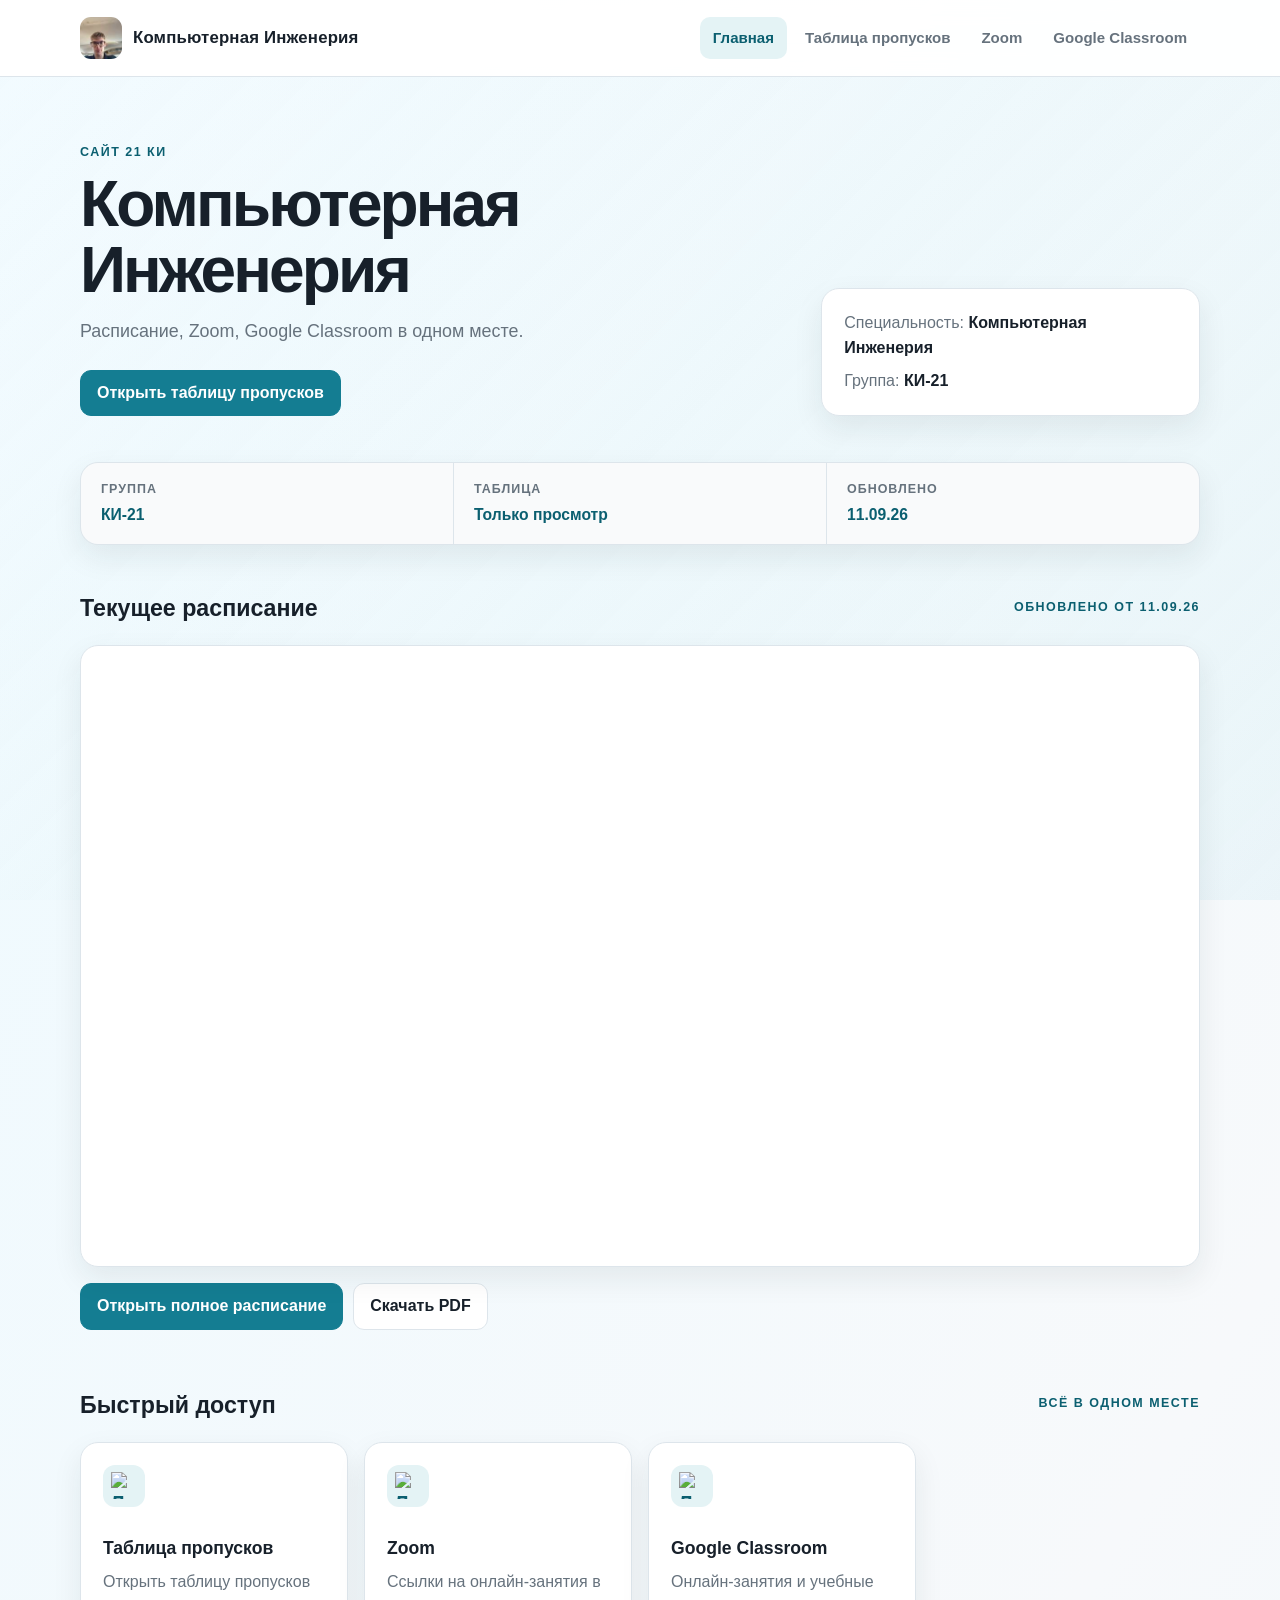
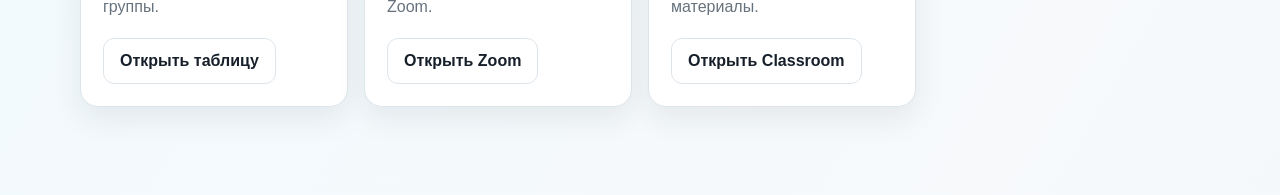
==== index.html @ 1d58f7ff "Add files via upload" ====
<!DOCTYPE html>
<html lang="ru">
<head>
	<meta charset="UTF-8">
	<meta name="viewport" content="width=device-width, initial-scale=1.0">
	<meta name="description" content="Чисто для своих.">
	<title>Компьютерная Инженерия 21 группа</title>
	<link rel="stylesheet" href="css/style.css">
	<script src="js/main.js" defer></script>
</head>
<body data-page="home">
	<header class="site-header">
		<div class="container header-inner">
			<a class="brand" href="index.html"><img class="brand-logo" src="assets/logo.jpg" alt="Логотип Компьютерной Инженерии"><span data-portal-name>Компьютерная Инженерия</span></a>
			<button class="menu-toggle" type="button" aria-expanded="false" aria-controls="site-nav">Меню</button>
			<nav id="site-nav" class="site-nav" aria-label="Main navigation">
				<a href="index.html" data-nav="home">Главная</a>
				<a href="schedule.html" data-nav="schedule">Таблица пропусков</a>
				<a href="zoom.html" data-nav="zoom">Zoom</a>
				<a href="classroom.html" data-nav="classroom">Google Classroom</a>
			</nav>
		</div>
	</header>

	<main class="container page-content">
		<section class="hero">
			<div>
				<p class="eyebrow">Сайт 21 КИ</p>
				<h1 data-portal-name>Главная</h1>
				<p class="hero-copy">Расписание, Zoom, Google Classroom в одном месте.</p>
				<div class="hero-actions">
					<a class="button button-primary" href="schedule.html">Открыть таблицу пропусков</a>
				</div>
			</div>
			<div class="identity-card">
				<p>Специальность: <strong data-specialty>Компьютерная Инженерия</strong></p>
				<p>Группа: <strong data-group>КИ-21</strong></p>
			</div>
		</section>

		<section class="status-strip" aria-label="Статус портала">
			<div><span class="status-label">Группа</span><strong data-group>КИ-21</strong></div>
			<div><span class="status-label">Таблица</span><strong>Только просмотр</strong></div>
			<div><span class="status-label">Обновлено</span><strong>11.09.26</strong></div>
		</section>

		<section aria-labelledby="schedule-title">
			<div class="section-heading"><h2 id="schedule-title">Текущее расписание</h2><span class="eyebrow">Обновлено от 11.09.26</span></div>
			<div class="schedule-panel"><iframe src="assets/schedule.pdf" title="Текущее расписание занятий" loading="lazy"></iframe></div>
			<div class="panel-actions">
				<a class="button button-primary" href="assets/schedule.pdf" target="_blank" rel="noopener noreferrer">Открыть полное расписание</a>
				<a class="button" href="assets/schedule.pdf" download>Скачать PDF</a>
			</div>
		</section>

		<section class="quick-access" aria-labelledby="quick-title">
			<div class="section-heading"><h2 id="quick-title">Быстрый доступ</h2><span class="eyebrow">Всё в одном месте</span></div>
			<div id="quick-links" class="quick-grid"></div>
		</section>
	</main>

</body>
</html>
---- css/style.css ----
:root {
    --ink: #17202a;
    --muted: #66727d;
    --paper: #f7f9fb;
    --surface: #ffffff;
    --line: #dde5eb;
    --accent: #147d92;
    --accent-dark: #0b5f70;
    --accent-soft: #e4f3f5;
    --shadow: 0 12px 30px rgba(23, 32, 42, 0.08);
    --radius: 18px;
}

* { box-sizing: border-box; }
html { scroll-behavior: smooth; }
body { position: relative; isolation: isolate; margin: 0; min-width: 320px; background: linear-gradient(120deg, #eefaff, #f7f9fb, #e5f5fb, #f7fbff); background-size: 260% 260%; color: var(--ink); font-family: "Segoe UI", Arial, sans-serif; line-height: 1.55; animation: blue-background-flow 9s ease-in-out infinite alternate; }
body::before { position: fixed; inset: 0; z-index: -1; background: linear-gradient(135deg, rgba(255, 255, 255, .28), rgba(140, 213, 231, .12), rgba(255, 255, 255, .24)); background-size: 220% 220%; content: ""; animation: blue-light-flow 7s ease-in-out infinite alternate; pointer-events: none; }
a { color: inherit; text-decoration: none; }
button, a { -webkit-tap-highlight-color: transparent; }
.container { width: min(1120px, calc(100% - 40px)); margin: 0 auto; }
.site-header { position: sticky; top: 0; z-index: 10; background: rgba(255, 255, 255, 0.94); border-bottom: 1px solid var(--line); backdrop-filter: blur(14px); }
.header-inner { min-height: 76px; display: flex; align-items: center; justify-content: space-between; gap: 24px; }
.brand { display: inline-flex; align-items: center; gap: 11px; font-size: 1.05rem; font-weight: 800; letter-spacing: .01em; }
.brand-logo { display: block; width: 42px; height: 42px; border-radius: 11px; object-fit: cover; background: var(--accent-soft); }
.site-nav { display: flex; align-items: center; gap: 5px; }
.site-nav a { padding: 9px 13px; border-radius: 10px; color: var(--muted); font-size: .94rem; font-weight: 650; transition: background .2s ease, color .2s ease, transform .2s ease; }
.site-nav a:hover, .site-nav a.active { background: var(--accent-soft); color: var(--accent-dark); }
.site-nav a:hover { transform: translateY(-1px); }
.menu-toggle { display: none; border: 1px solid var(--line); border-radius: 10px; padding: 8px 11px; background: var(--surface); color: var(--ink); font: inherit; cursor: pointer; }
.page-content { min-height: calc(100vh - 150px); padding: 66px 0 88px; }
.hero { display: grid; grid-template-columns: 1.3fr .7fr; align-items: end; gap: 38px; padding-bottom: 46px; }
.eyebrow { margin: 0 0 10px; color: var(--accent-dark); font-size: .78rem; font-weight: 800; letter-spacing: .12em; text-transform: uppercase; }
h1, h2, h3, p { margin-top: 0; }
h1 { max-width: 750px; margin-bottom: 15px; font-size: clamp(2.35rem, 5vw, 4.5rem); line-height: 1.02; letter-spacing: -.045em; }
.page-heading { max-width: 720px; margin-bottom: 34px; }
.page-heading h1 { font-size: clamp(2.4rem, 5vw, 4rem); }
.hero-copy { max-width: 620px; color: var(--muted); font-size: 1.12rem; }
.hero-actions { display: flex; flex-wrap: wrap; gap: 10px; margin-top: 24px; }
.identity-card { padding: 22px; border: 1px solid var(--line); border-radius: var(--radius); background: var(--surface); box-shadow: var(--shadow); }
.identity-card p { margin: 0 0 8px; color: var(--muted); }
.identity-card p:last-child { margin-bottom: 0; }
.identity-card strong { color: var(--ink); }
.status-strip { display: grid; grid-template-columns: repeat(3, 1fr); gap: 1px; margin: 0 0 46px; overflow: hidden; border: 1px solid var(--line); border-radius: var(--radius); background: var(--line); box-shadow: var(--shadow); }
.status-strip > div { display: flex; flex-direction: column; gap: 3px; padding: 17px 20px; background: rgba(255, 255, 255, .82); }
.status-label { color: var(--muted); font-size: .78rem; font-weight: 700; letter-spacing: .08em; text-transform: uppercase; }
.status-strip strong { color: var(--accent-dark); font-size: .98rem; }
.section-heading { display: flex; align-items: end; justify-content: space-between; gap: 20px; margin-bottom: 18px; }
.section-heading h2 { margin: 0; font-size: 1.45rem; }
.schedule-panel, .viewer-panel { overflow: hidden; border: 1px solid var(--line); border-radius: var(--radius); background: var(--surface); box-shadow: var(--shadow); }
.schedule-panel iframe { display: block; width: 100%; height: 620px; border: 0; }
.panel-actions { display: flex; flex-wrap: wrap; gap: 10px; margin-top: 16px; }
.button { display: inline-flex; align-items: center; justify-content: center; min-height: 43px; padding: 10px 16px; border: 1px solid var(--line); border-radius: 11px; background: var(--surface); color: var(--ink); font-weight: 750; transition: transform .2s ease, background .2s ease, border-color .2s ease; }
.button:hover { transform: translateY(-2px); border-color: var(--accent); }
.button-primary { border-color: var(--accent); background: var(--accent); color: white; }
.button-primary:hover { background: var(--accent-dark); }
.quick-access { margin-top: 58px; }
.quick-grid, .resource-grid { display: grid; grid-template-columns: repeat(4, 1fr); gap: 16px; }
.resource-grid { grid-template-columns: repeat(3, 1fr); }
.quick-card, .resource-card { display: flex; min-height: 220px; flex-direction: column; align-items: flex-start; padding: 22px; border: 1px solid var(--line); border-radius: var(--radius); background: var(--surface); box-shadow: var(--shadow); transition: transform .22s ease, box-shadow .22s ease; }
.quick-card:hover, .resource-card:hover { transform: translateY(-5px); box-shadow: 0 18px 35px rgba(23, 32, 42, 0.12); }
.card-icon { display: grid; width: 42px; height: 42px; place-items: center; margin-bottom: 28px; border-radius: 12px; background: var(--accent-soft); color: var(--accent-dark); font-size: 1.25rem; font-weight: 800; }
.card-logo { display: block; width: 27px; height: 27px; object-fit: contain; }
.quick-card h3, .resource-card h2 { margin-bottom: 8px; font-size: 1.1rem; }
.quick-card p, .resource-card p { flex: 1; margin-bottom: 18px; color: var(--muted); }
.resource-card { min-height: 250px; }
.resource-card .button { margin-top: auto; }
.resource-card .meta { flex: initial; margin-bottom: 8px; color: var(--accent-dark); font-size: .9rem; font-weight: 700; }
.empty-state { grid-column: 1 / -1; padding: 28px; border: 1px dashed var(--line); border-radius: var(--radius); color: var(--muted); text-align: center; background: var(--surface); }
.viewer-toolbar { display: flex; align-items: center; gap: 8px; padding: 12px 16px; border-bottom: 1px solid var(--line); color: var(--muted); font-size: .9rem; }
.status-dot { width: 8px; height: 8px; border-radius: 50%; background: #48a868; }
.viewer-panel iframe { display: block; width: 100%; height: min(760px, 72vh); min-height: 520px; border: 0; }
.fallback { padding: 45px 25px; text-align: center; }
.fallback p { color: var(--muted); }
.details-note { margin-top: 12px; color: var(--muted); font-size: .9rem; }
.site-footer { border-top: 1px solid var(--line); background: var(--surface); }
.footer-inner { display: flex; flex-wrap: wrap; justify-content: space-between; gap: 12px; padding: 24px 0; color: var(--muted); font-size: .88rem; }
.footer-inner span:first-child { color: var(--ink); font-weight: 800; }
.fade-in { animation: fade-in .45s ease both; }
@keyframes fade-in { from { opacity: 0; transform: translateY(8px); } to { opacity: 1; transform: translateY(0); } }
.page-loading .site-header { opacity: 0; transform: translateY(-14px); }
.page-loading main { opacity: 0; transform: translateY(18px); }
.page-ready .site-header { animation: header-arrive .7s cubic-bezier(.2, .75, .25, 1) both; }
.page-ready main { animation: page-arrive .8s cubic-bezier(.2, .75, .25, 1) .08s both; }
.page-ready .hero > div:first-child { animation: content-rise .65s ease .2s both; }
.page-ready .identity-card { animation: content-rise .65s ease .34s both; }
.page-ready .status-strip { animation: content-rise .65s ease .44s both; }
.page-ready .schedule-panel, .page-ready .section-heading { animation: content-rise .65s ease .5s both; }
.quick-card:nth-child(1), .resource-card:nth-child(1) { animation-delay: .12s; }
.quick-card:nth-child(2), .resource-card:nth-child(2) { animation-delay: .2s; }
.quick-card:nth-child(3), .resource-card:nth-child(3) { animation-delay: .28s; }
.quick-card:nth-child(4), .resource-card:nth-child(4) { animation-delay: .36s; }
.route-transition { position: fixed; inset: 0; z-index: 100; background: linear-gradient(135deg, rgba(11, 95, 112, .42), rgba(20, 127, 146, .3), rgba(142, 213, 231, .24)); opacity: 0; pointer-events: none; transform: translateY(100%); backdrop-filter: blur(3px); transition: opacity .2s ease, transform .42s cubic-bezier(.7, 0, .2, 1); }
.route-transition.is-active { opacity: 1; transform: translateY(0); }
.page-exiting main, .page-exiting .site-header { animation: page-exit .28s ease both; }
@keyframes blue-background-flow { 0% { background-position: 0% 45%; } 100% { background-position: 100% 55%; } }
@keyframes blue-light-flow { 0% { background-position: 100% 0%; opacity: .55; } 100% { background-position: 0% 100%; opacity: .9; } }
@keyframes header-arrive { from { opacity: 0; transform: translateY(-14px); } to { opacity: 1; transform: translateY(0); } }
@keyframes page-arrive { from { opacity: 0; transform: translateY(18px); } to { opacity: 1; transform: translateY(0); } }
@keyframes content-rise { from { opacity: 0; transform: translateY(14px); } to { opacity: 1; transform: translateY(0); } }
@keyframes page-exit { to { opacity: .2; transform: translateY(-8px); } }
@media (max-width: 900px) { .hero { grid-template-columns: 1fr; } .quick-grid { grid-template-columns: repeat(2, 1fr); } .resource-grid { grid-template-columns: repeat(2, 1fr); } }
@media (max-width: 680px) { .container { width: min(100% - 28px, 560px); } .header-inner { min-height: 68px; } .menu-toggle { display: block; } .site-nav { position: absolute; top: calc(100% + 1px); right: 14px; left: 14px; display: none; flex-direction: column; align-items: stretch; padding: 8px; border: 1px solid var(--line); border-radius: 14px; background: white; box-shadow: var(--shadow); } .site-nav.open { display: flex; } .site-nav a { padding: 12px; } .page-content { padding-top: 44px; } .hero-actions .button { width: 100%; } .status-strip { grid-template-columns: 1fr; margin-bottom: 34px; } .status-strip > div { padding: 14px 16px; } .schedule-panel iframe { height: 520px; } .viewer-panel iframe { min-height: 440px; } .quick-grid, .resource-grid { grid-template-columns: 1fr; } .footer-inner { flex-direction: column; gap: 6px; } }

@media (prefers-reduced-motion: reduce) {
    body, body::before, .fade-in, .page-ready .site-header, .page-ready main, .page-ready .hero > div:first-child, .page-ready .identity-card, .page-ready .status-strip, .page-ready .schedule-panel, .page-ready .section-heading { animation: none; }
    .route-transition { transition: none; }
}
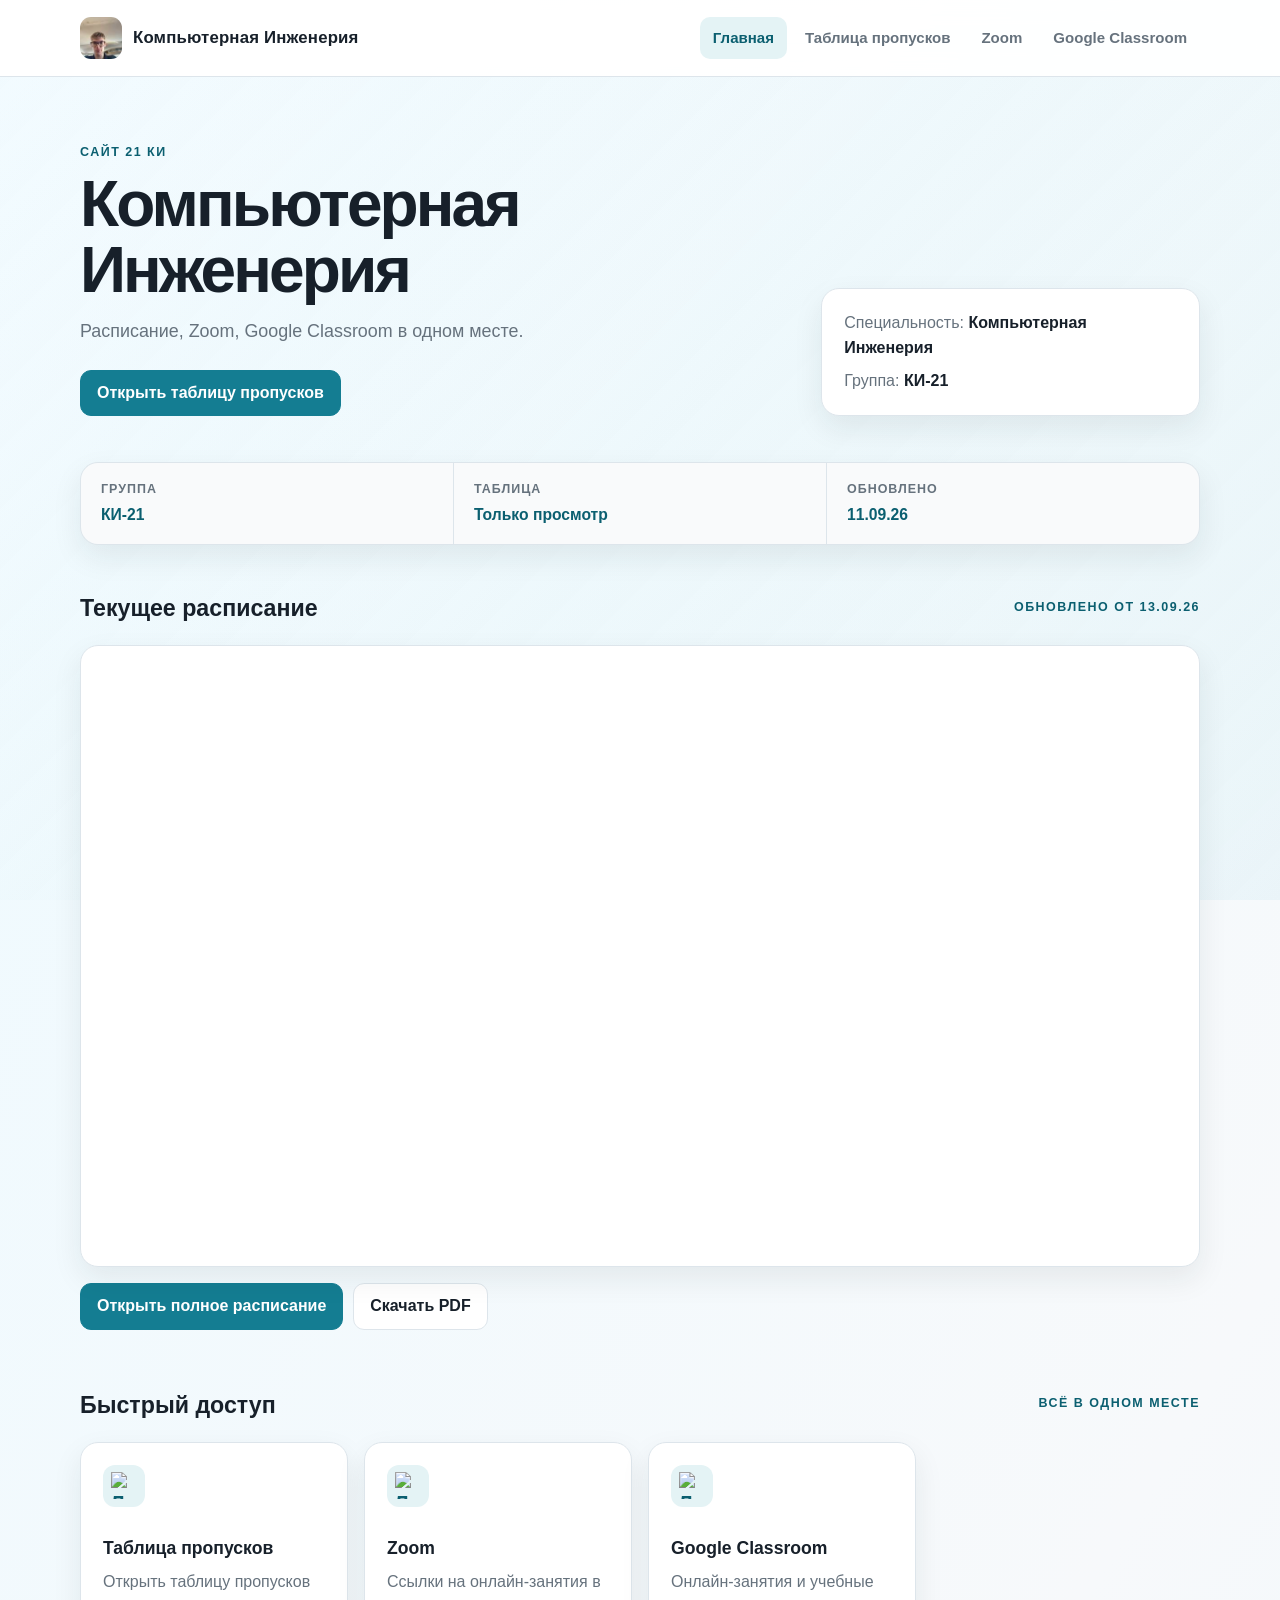
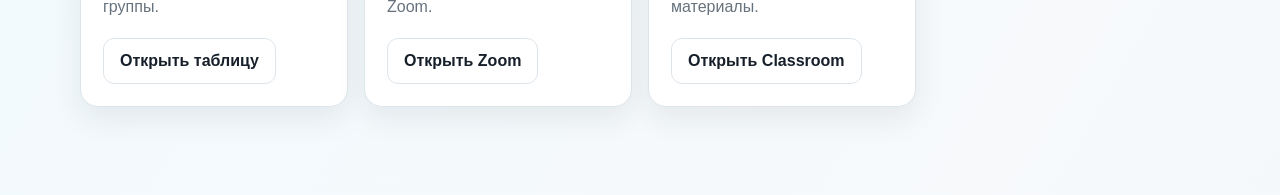
==== commit a19e82a7: "Update index.html" ====
--- a/index.html
+++ b/index.html
@@ -45,7 +45,7 @@
 		</section>
 
 		<section aria-labelledby="schedule-title">
-			<div class="section-heading"><h2 id="schedule-title">Текущее расписание</h2><span class="eyebrow">Обновлено от 11.09.26</span></div>
+			<div class="section-heading"><h2 id="schedule-title">Текущее расписание</h2><span class="eyebrow">Обновлено от 13.09.26</span></div>
 			<div class="schedule-panel"><iframe src="assets/schedule.pdf" title="Текущее расписание занятий" loading="lazy"></iframe></div>
 			<div class="panel-actions">
 				<a class="button button-primary" href="assets/schedule.pdf" target="_blank" rel="noopener noreferrer">Открыть полное расписание</a>
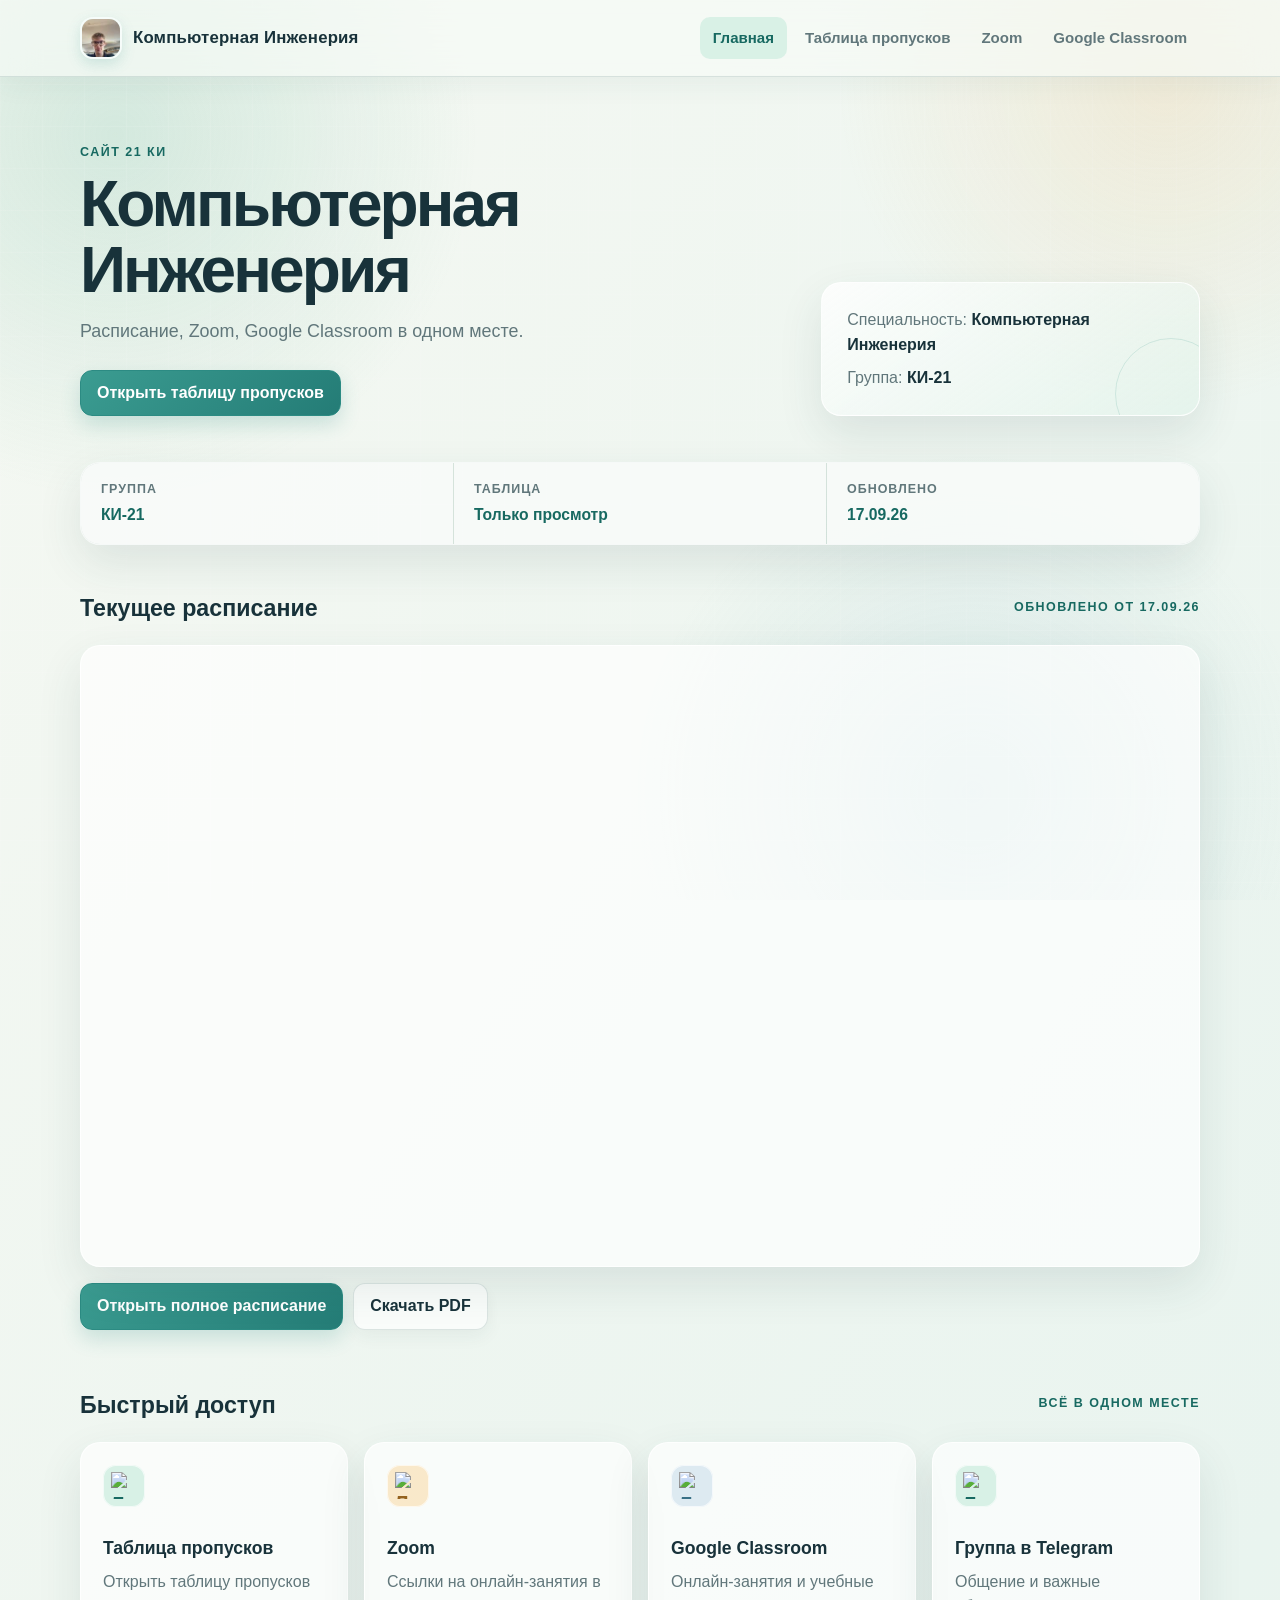
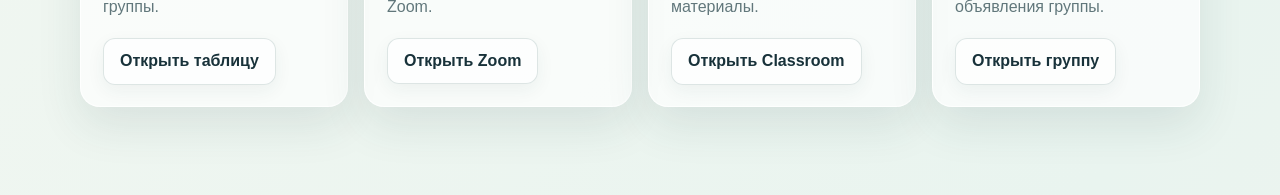
==== commit 78f93c14: "Update index.html" ====
--- a/index.html
+++ b/index.html
@@ -41,15 +41,15 @@
 		<section class="status-strip" aria-label="Статус портала">
 			<div><span class="status-label">Группа</span><strong data-group>КИ-21</strong></div>
 			<div><span class="status-label">Таблица</span><strong>Только просмотр</strong></div>
-			<div><span class="status-label">Обновлено</span><strong>11.09.26</strong></div>
+			<div><span class="status-label">Обновлено</span><strong>17.09.26</strong></div>
 		</section>
 
 		<section aria-labelledby="schedule-title">
-			<div class="section-heading"><h2 id="schedule-title">Текущее расписание</h2><span class="eyebrow">Обновлено от 13.09.26</span></div>
-			<div class="schedule-panel"><iframe src="assets/schedule.pdf" title="Текущее расписание занятий" loading="lazy"></iframe></div>
+			<div class="section-heading"><h2 id="schedule-title">Текущее расписание</h2><span class="eyebrow">Обновлено от 17.09.26</span></div>
+			<div class="schedule-panel"><iframe src="assets/schedule.pdf?v=3" title="Текущее расписание занятий" loading="lazy"></iframe></div>
 			<div class="panel-actions">
-				<a class="button button-primary" href="assets/schedule.pdf" target="_blank" rel="noopener noreferrer">Открыть полное расписание</a>
-				<a class="button" href="assets/schedule.pdf" download>Скачать PDF</a>
+				<a class="button button-primary" href="assets/schedule.pdf?v=3" target="_blank" rel="noopener noreferrer">Открыть полное расписание</a>
+				<a class="button" href="assets/schedule.pdf?v=3" download="schedule.pdf">Скачать PDF</a>
 			</div>
 		</section>
 
--- a/css/style.css
+++ b/css/style.css
@@ -1,32 +1,33 @@
 :root {
-    --ink: #17202a;
-    --muted: #66727d;
-    --paper: #f7f9fb;
-    --surface: #ffffff;
-    --line: #dde5eb;
-    --accent: #147d92;
-    --accent-dark: #0b5f70;
-    --accent-soft: #e4f3f5;
-    --shadow: 0 12px 30px rgba(23, 32, 42, 0.08);
-    --radius: 18px;
+    --ink: #18323a;
+    --muted: #61777b;
+    --paper: #f4f7f3;
+    --surface: rgba(255, 255, 255, .72);
+    --line: rgba(117, 150, 146, .24);
+    --accent: #2c8b83;
+    --accent-dark: #176961;
+    --accent-soft: rgba(207, 237, 225, .72);
+    --shadow: 0 18px 45px rgba(33, 75, 69, .11);
+    --radius: 20px;
 }
 
 * { box-sizing: border-box; }
 html { scroll-behavior: smooth; }
-body { position: relative; isolation: isolate; margin: 0; min-width: 320px; background: linear-gradient(120deg, #eefaff, #f7f9fb, #e5f5fb, #f7fbff); background-size: 260% 260%; color: var(--ink); font-family: "Segoe UI", Arial, sans-serif; line-height: 1.55; animation: blue-background-flow 9s ease-in-out infinite alternate; }
-body::before { position: fixed; inset: 0; z-index: -1; background: linear-gradient(135deg, rgba(255, 255, 255, .28), rgba(140, 213, 231, .12), rgba(255, 255, 255, .24)); background-size: 220% 220%; content: ""; animation: blue-light-flow 7s ease-in-out infinite alternate; pointer-events: none; }
+body { position: relative; isolation: isolate; margin: 0; min-width: 320px; background: linear-gradient(125deg, #f5f8f2 0%, #e9f4ef 42%, #f7f5ef 75%, #edf4f3 100%); background-size: 220% 220%; color: var(--ink); font-family: "Segoe UI", Arial, sans-serif; line-height: 1.55; animation: background-flow 18s ease-in-out infinite alternate; }
+body::before { position: fixed; inset: 0; z-index: -2; background: radial-gradient(circle at 9% 15%, rgba(117, 190, 163, .25), transparent 26%), radial-gradient(circle at 91% 9%, rgba(241, 190, 119, .2), transparent 23%), radial-gradient(circle at 76% 88%, rgba(117, 178, 190, .18), transparent 27%); content: ""; pointer-events: none; }
+body::after { position: fixed; inset: 0; z-index: -1; background-image: linear-gradient(rgba(255, 255, 255, .26) 1px, transparent 1px), linear-gradient(90deg, rgba(255, 255, 255, .26) 1px, transparent 1px); background-size: 42px 42px; content: ""; opacity: .38; pointer-events: none; }
 a { color: inherit; text-decoration: none; }
 button, a { -webkit-tap-highlight-color: transparent; }
 .container { width: min(1120px, calc(100% - 40px)); margin: 0 auto; }
-.site-header { position: sticky; top: 0; z-index: 10; background: rgba(255, 255, 255, 0.94); border-bottom: 1px solid var(--line); backdrop-filter: blur(14px); }
+.site-header { position: sticky; top: 0; z-index: 10; background: rgba(247, 251, 247, .68); border-bottom: 1px solid var(--line); box-shadow: 0 8px 25px rgba(44, 91, 82, .06); backdrop-filter: blur(18px); }
 .header-inner { min-height: 76px; display: flex; align-items: center; justify-content: space-between; gap: 24px; }
 .brand { display: inline-flex; align-items: center; gap: 11px; font-size: 1.05rem; font-weight: 800; letter-spacing: .01em; }
-.brand-logo { display: block; width: 42px; height: 42px; border-radius: 11px; object-fit: cover; background: var(--accent-soft); }
+.brand-logo { display: block; width: 42px; height: 42px; border: 2px solid rgba(255, 255, 255, .75); border-radius: 13px; object-fit: cover; background: var(--accent-soft); box-shadow: 0 5px 14px rgba(44, 139, 131, .18); }
 .site-nav { display: flex; align-items: center; gap: 5px; }
 .site-nav a { padding: 9px 13px; border-radius: 10px; color: var(--muted); font-size: .94rem; font-weight: 650; transition: background .2s ease, color .2s ease, transform .2s ease; }
 .site-nav a:hover, .site-nav a.active { background: var(--accent-soft); color: var(--accent-dark); }
 .site-nav a:hover { transform: translateY(-1px); }
-.menu-toggle { display: none; border: 1px solid var(--line); border-radius: 10px; padding: 8px 11px; background: var(--surface); color: var(--ink); font: inherit; cursor: pointer; }
+.menu-toggle { display: none; border: 1px solid var(--line); border-radius: 10px; padding: 8px 11px; background: rgba(255, 255, 255, .66); color: var(--ink); font: inherit; cursor: pointer; }
 .page-content { min-height: calc(100vh - 150px); padding: 66px 0 88px; }
 .hero { display: grid; grid-template-columns: 1.3fr .7fr; align-items: end; gap: 38px; padding-bottom: 46px; }
 .eyebrow { margin: 0 0 10px; color: var(--accent-dark); font-size: .78rem; font-weight: 800; letter-spacing: .12em; text-transform: uppercase; }
@@ -36,47 +37,51 @@
 .page-heading h1 { font-size: clamp(2.4rem, 5vw, 4rem); }
 .hero-copy { max-width: 620px; color: var(--muted); font-size: 1.12rem; }
 .hero-actions { display: flex; flex-wrap: wrap; gap: 10px; margin-top: 24px; }
-.identity-card { padding: 22px; border: 1px solid var(--line); border-radius: var(--radius); background: var(--surface); box-shadow: var(--shadow); }
+.identity-card { position: relative; overflow: hidden; padding: 25px; border: 1px solid rgba(255, 255, 255, .82); border-radius: var(--radius); background: linear-gradient(145deg, rgba(255, 255, 255, .78), rgba(222, 242, 232, .56)); box-shadow: var(--shadow); backdrop-filter: blur(16px); }
+.identity-card::after { position: absolute; right: -28px; bottom: -35px; width: 110px; height: 110px; border: 1px solid rgba(44, 139, 131, .15); border-radius: 50%; content: ""; }
 .identity-card p { margin: 0 0 8px; color: var(--muted); }
 .identity-card p:last-child { margin-bottom: 0; }
 .identity-card strong { color: var(--ink); }
-.status-strip { display: grid; grid-template-columns: repeat(3, 1fr); gap: 1px; margin: 0 0 46px; overflow: hidden; border: 1px solid var(--line); border-radius: var(--radius); background: var(--line); box-shadow: var(--shadow); }
+.status-strip { display: grid; grid-template-columns: repeat(3, 1fr); gap: 1px; margin: 0 0 46px; overflow: hidden; border: 1px solid rgba(255, 255, 255, .78); border-radius: var(--radius); background: rgba(131, 169, 157, .25); box-shadow: var(--shadow); backdrop-filter: blur(16px); }
 .status-strip > div { display: flex; flex-direction: column; gap: 3px; padding: 17px 20px; background: rgba(255, 255, 255, .82); }
 .status-label { color: var(--muted); font-size: .78rem; font-weight: 700; letter-spacing: .08em; text-transform: uppercase; }
 .status-strip strong { color: var(--accent-dark); font-size: .98rem; }
 .section-heading { display: flex; align-items: end; justify-content: space-between; gap: 20px; margin-bottom: 18px; }
 .section-heading h2 { margin: 0; font-size: 1.45rem; }
-.schedule-panel, .viewer-panel { overflow: hidden; border: 1px solid var(--line); border-radius: var(--radius); background: var(--surface); box-shadow: var(--shadow); }
+.schedule-panel, .viewer-panel { overflow: hidden; border: 1px solid rgba(255, 255, 255, .82); border-radius: var(--radius); background: rgba(255, 255, 255, .66); box-shadow: var(--shadow); backdrop-filter: blur(14px); }
 .schedule-panel iframe { display: block; width: 100%; height: 620px; border: 0; }
 .panel-actions { display: flex; flex-wrap: wrap; gap: 10px; margin-top: 16px; }
-.button { display: inline-flex; align-items: center; justify-content: center; min-height: 43px; padding: 10px 16px; border: 1px solid var(--line); border-radius: 11px; background: var(--surface); color: var(--ink); font-weight: 750; transition: transform .2s ease, background .2s ease, border-color .2s ease; }
+.button { display: inline-flex; align-items: center; justify-content: center; min-height: 43px; padding: 10px 16px; border: 1px solid var(--line); border-radius: 12px; background: rgba(255, 255, 255, .64); color: var(--ink); font-weight: 750; box-shadow: 0 6px 18px rgba(33, 75, 69, .06); transition: transform .2s ease, border-color .2s ease, box-shadow .2s ease; }
 .button:hover { transform: translateY(-2px); border-color: var(--accent); }
-.button-primary { border-color: var(--accent); background: var(--accent); color: white; }
-.button-primary:hover { background: var(--accent-dark); }
+.button-primary { border-color: var(--accent); background: linear-gradient(135deg, #3b9c91, #247c76); color: white; box-shadow: 0 9px 20px rgba(44, 139, 131, .2); }
+.button-primary:hover { border-color: #176961; background: linear-gradient(135deg, #328c82, #1d706b); box-shadow: 0 12px 24px rgba(44, 139, 131, .28); }
 .quick-access { margin-top: 58px; }
 .quick-grid, .resource-grid { display: grid; grid-template-columns: repeat(4, 1fr); gap: 16px; }
 .resource-grid { grid-template-columns: repeat(3, 1fr); }
-.quick-card, .resource-card { display: flex; min-height: 220px; flex-direction: column; align-items: flex-start; padding: 22px; border: 1px solid var(--line); border-radius: var(--radius); background: var(--surface); box-shadow: var(--shadow); transition: transform .22s ease, box-shadow .22s ease; }
-.quick-card:hover, .resource-card:hover { transform: translateY(-5px); box-shadow: 0 18px 35px rgba(23, 32, 42, 0.12); }
-.card-icon { display: grid; width: 42px; height: 42px; place-items: center; margin-bottom: 28px; border-radius: 12px; background: var(--accent-soft); color: var(--accent-dark); font-size: 1.25rem; font-weight: 800; }
+.quick-card, .resource-card { display: flex; min-height: 220px; flex-direction: column; align-items: flex-start; padding: 22px; border: 1px solid rgba(255, 255, 255, .78); border-radius: var(--radius); background: rgba(255, 255, 255, .66); box-shadow: var(--shadow); backdrop-filter: blur(14px); transition: transform .22s ease, box-shadow .22s ease, border-color .22s ease; }
+.quick-card:hover, .resource-card:hover { transform: translateY(-5px); border-color: rgba(44, 139, 131, .4); box-shadow: 0 20px 38px rgba(33, 75, 69, .16); }
+.card-icon { display: grid; width: 42px; height: 42px; place-items: center; margin-bottom: 28px; border-radius: 13px; background: rgba(207, 237, 225, .78); color: var(--accent-dark); font-size: 1.25rem; font-weight: 800; box-shadow: inset 0 0 0 1px rgba(255, 255, 255, .65); }
+.quick-card:nth-child(2) .card-icon, .resource-card:nth-child(2) .card-icon { background: rgba(248, 225, 184, .72); color: #94621e; }
+.quick-card:nth-child(3) .card-icon, .resource-card:nth-child(3) .card-icon { background: rgba(213, 229, 239, .78); color: #397086; }
 .card-logo { display: block; width: 27px; height: 27px; object-fit: contain; }
 .quick-card h3, .resource-card h2 { margin-bottom: 8px; font-size: 1.1rem; }
 .quick-card p, .resource-card p { flex: 1; margin-bottom: 18px; color: var(--muted); }
 .resource-card { min-height: 250px; }
 .resource-card .button { margin-top: auto; }
 .resource-card .meta { flex: initial; margin-bottom: 8px; color: var(--accent-dark); font-size: .9rem; font-weight: 700; }
-.empty-state { grid-column: 1 / -1; padding: 28px; border: 1px dashed var(--line); border-radius: var(--radius); color: var(--muted); text-align: center; background: var(--surface); }
+.empty-state { grid-column: 1 / -1; padding: 28px; border: 1px dashed var(--line); border-radius: var(--radius); color: var(--muted); text-align: center; background: rgba(255, 255, 255, .52); }
 .viewer-toolbar { display: flex; align-items: center; gap: 8px; padding: 12px 16px; border-bottom: 1px solid var(--line); color: var(--muted); font-size: .9rem; }
 .status-dot { width: 8px; height: 8px; border-radius: 50%; background: #48a868; }
 .viewer-panel iframe { display: block; width: 100%; height: min(760px, 72vh); min-height: 520px; border: 0; }
 .fallback { padding: 45px 25px; text-align: center; }
 .fallback p { color: var(--muted); }
 .details-note { margin-top: 12px; color: var(--muted); font-size: .9rem; }
-.site-footer { border-top: 1px solid var(--line); background: var(--surface); }
+.site-footer { border-top: 1px solid var(--line); background: rgba(255, 255, 255, .52); backdrop-filter: blur(12px); }
 .footer-inner { display: flex; flex-wrap: wrap; justify-content: space-between; gap: 12px; padding: 24px 0; color: var(--muted); font-size: .88rem; }
 .footer-inner span:first-child { color: var(--ink); font-weight: 800; }
 .fade-in { animation: fade-in .45s ease both; }
 @keyframes fade-in { from { opacity: 0; transform: translateY(8px); } to { opacity: 1; transform: translateY(0); } }
+@keyframes background-flow { 0% { background-position: 0% 38%; } 100% { background-position: 100% 62%; } }
 .page-loading .site-header { opacity: 0; transform: translateY(-14px); }
 .page-loading main { opacity: 0; transform: translateY(18px); }
 .page-ready .site-header { animation: header-arrive .7s cubic-bezier(.2, .75, .25, 1) both; }
@@ -92,14 +97,12 @@
 .route-transition { position: fixed; inset: 0; z-index: 100; background: linear-gradient(135deg, rgba(11, 95, 112, .42), rgba(20, 127, 146, .3), rgba(142, 213, 231, .24)); opacity: 0; pointer-events: none; transform: translateY(100%); backdrop-filter: blur(3px); transition: opacity .2s ease, transform .42s cubic-bezier(.7, 0, .2, 1); }
 .route-transition.is-active { opacity: 1; transform: translateY(0); }
 .page-exiting main, .page-exiting .site-header { animation: page-exit .28s ease both; }
-@keyframes blue-background-flow { 0% { background-position: 0% 45%; } 100% { background-position: 100% 55%; } }
-@keyframes blue-light-flow { 0% { background-position: 100% 0%; opacity: .55; } 100% { background-position: 0% 100%; opacity: .9; } }
 @keyframes header-arrive { from { opacity: 0; transform: translateY(-14px); } to { opacity: 1; transform: translateY(0); } }
 @keyframes page-arrive { from { opacity: 0; transform: translateY(18px); } to { opacity: 1; transform: translateY(0); } }
 @keyframes content-rise { from { opacity: 0; transform: translateY(14px); } to { opacity: 1; transform: translateY(0); } }
 @keyframes page-exit { to { opacity: .2; transform: translateY(-8px); } }
 @media (max-width: 900px) { .hero { grid-template-columns: 1fr; } .quick-grid { grid-template-columns: repeat(2, 1fr); } .resource-grid { grid-template-columns: repeat(2, 1fr); } }
-@media (max-width: 680px) { .container { width: min(100% - 28px, 560px); } .header-inner { min-height: 68px; } .menu-toggle { display: block; } .site-nav { position: absolute; top: calc(100% + 1px); right: 14px; left: 14px; display: none; flex-direction: column; align-items: stretch; padding: 8px; border: 1px solid var(--line); border-radius: 14px; background: white; box-shadow: var(--shadow); } .site-nav.open { display: flex; } .site-nav a { padding: 12px; } .page-content { padding-top: 44px; } .hero-actions .button { width: 100%; } .status-strip { grid-template-columns: 1fr; margin-bottom: 34px; } .status-strip > div { padding: 14px 16px; } .schedule-panel iframe { height: 520px; } .viewer-panel iframe { min-height: 440px; } .quick-grid, .resource-grid { grid-template-columns: 1fr; } .footer-inner { flex-direction: column; gap: 6px; } }
+@media (max-width: 680px) { .container { width: min(100% - 28px, 560px); } .header-inner { min-height: 68px; } .menu-toggle { display: block; } .site-nav { position: absolute; top: calc(100% + 1px); right: 14px; left: 14px; display: none; flex-direction: column; align-items: stretch; padding: 8px; border: 1px solid var(--line); border-radius: 14px; background: rgba(247, 251, 247, .88); box-shadow: var(--shadow); backdrop-filter: blur(18px); } .site-nav.open { display: flex; } .site-nav a { padding: 12px; } .page-content { padding-top: 44px; } .hero-actions .button { width: 100%; } .status-strip { grid-template-columns: 1fr; margin-bottom: 34px; } .status-strip > div { padding: 14px 16px; } .schedule-panel iframe { height: 520px; } .viewer-panel iframe { min-height: 440px; } .quick-grid, .resource-grid { grid-template-columns: 1fr; } .footer-inner { flex-direction: column; gap: 6px; } }
 
 @media (prefers-reduced-motion: reduce) {
     body, body::before, .fade-in, .page-ready .site-header, .page-ready main, .page-ready .hero > div:first-child, .page-ready .identity-card, .page-ready .status-strip, .page-ready .schedule-panel, .page-ready .section-heading { animation: none; }
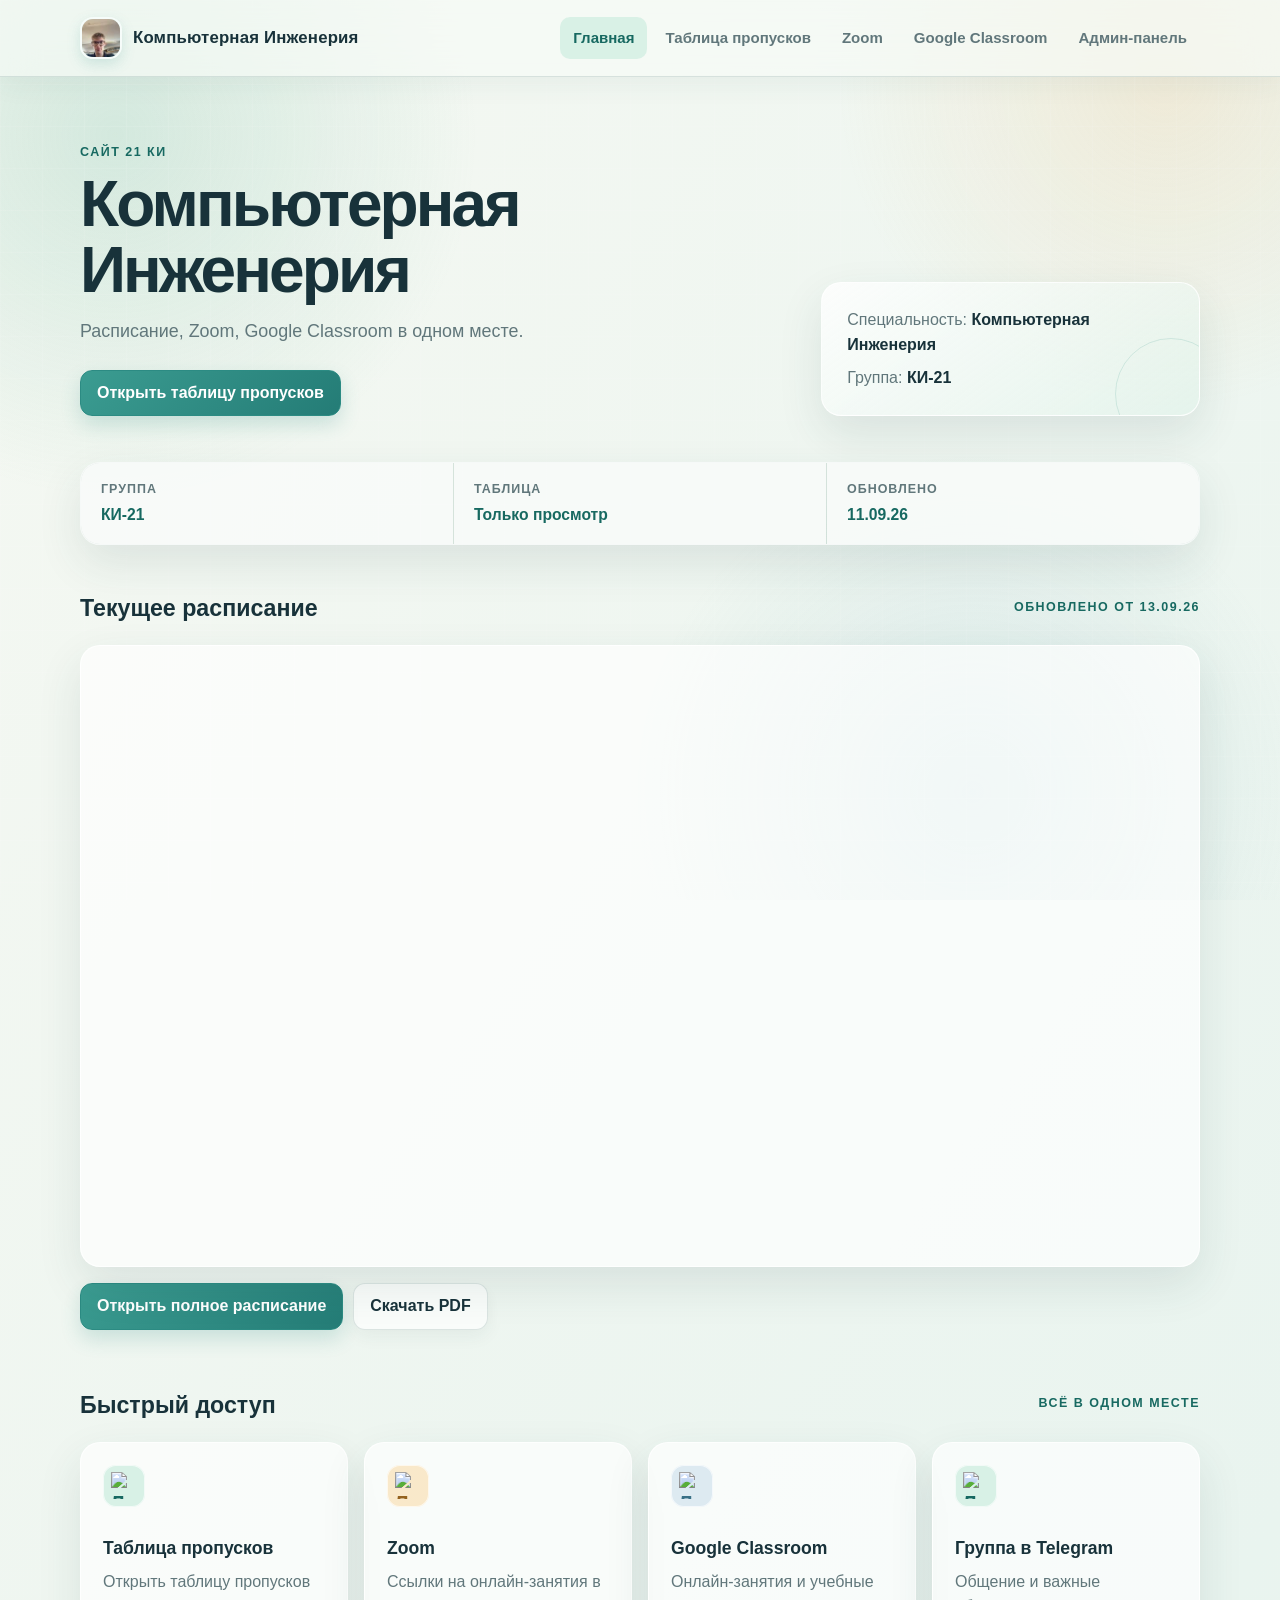
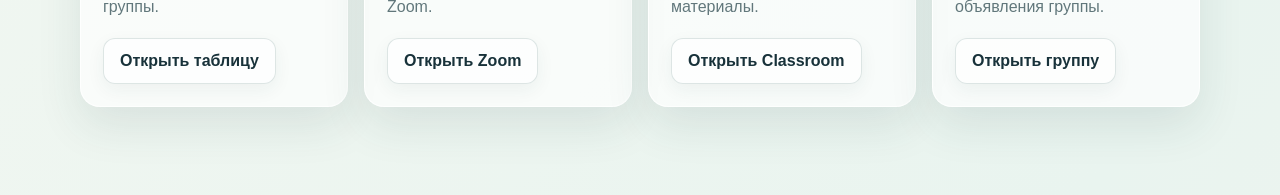
==== commit 706b75f4: "Add files via upload" ====
--- a/index.html
+++ b/index.html
@@ -6,6 +6,9 @@
 	<meta name="description" content="Чисто для своих.">
 	<title>Компьютерная Инженерия 21 группа</title>
 	<link rel="stylesheet" href="css/style.css">
+	<script src="https://cdn.jsdelivr.net/npm/@supabase/supabase-js@2"></script>
+	<script src="js/supabase-config.js"></script>
+	<script src="js/site-data.js"></script>
 	<script src="js/main.js" defer></script>
 </head>
 <body data-page="home">
@@ -18,6 +21,7 @@
 				<a href="schedule.html" data-nav="schedule">Таблица пропусков</a>
 				<a href="zoom.html" data-nav="zoom">Zoom</a>
 				<a href="classroom.html" data-nav="classroom">Google Classroom</a>
+				<a href="admin.html">Админ-панель</a>
 			</nav>
 		</div>
 	</header>
@@ -41,15 +45,15 @@
 		<section class="status-strip" aria-label="Статус портала">
 			<div><span class="status-label">Группа</span><strong data-group>КИ-21</strong></div>
 			<div><span class="status-label">Таблица</span><strong>Только просмотр</strong></div>
-			<div><span class="status-label">Обновлено</span><strong>17.09.26</strong></div>
+			<div><span class="status-label">Обновлено</span><strong>11.09.26</strong></div>
 		</section>
 
 		<section aria-labelledby="schedule-title">
-			<div class="section-heading"><h2 id="schedule-title">Текущее расписание</h2><span class="eyebrow">Обновлено от 17.09.26</span></div>
-			<div class="schedule-panel"><iframe src="assets/schedule.pdf?v=3" title="Текущее расписание занятий" loading="lazy"></iframe></div>
+			<div class="section-heading"><h2 id="schedule-title">Текущее расписание</h2><span class="eyebrow">Обновлено от 13.09.26</span></div>
+			<div class="schedule-panel"><iframe id="schedule-frame" src="assets/schedule.pdf?v=3" title="Текущее расписание занятий" loading="lazy"></iframe></div>
 			<div class="panel-actions">
-				<a class="button button-primary" href="assets/schedule.pdf?v=3" target="_blank" rel="noopener noreferrer">Открыть полное расписание</a>
-				<a class="button" href="assets/schedule.pdf?v=3" download="schedule.pdf">Скачать PDF</a>
+				<a id="schedule-open-link" class="button button-primary" href="assets/schedule.pdf?v=3" target="_blank" rel="noopener noreferrer">Открыть полное расписание</a>
+				<a id="schedule-download-link" class="button" href="assets/schedule.pdf?v=3" download="schedule.pdf">Скачать PDF</a>
 			</div>
 		</section>
 
